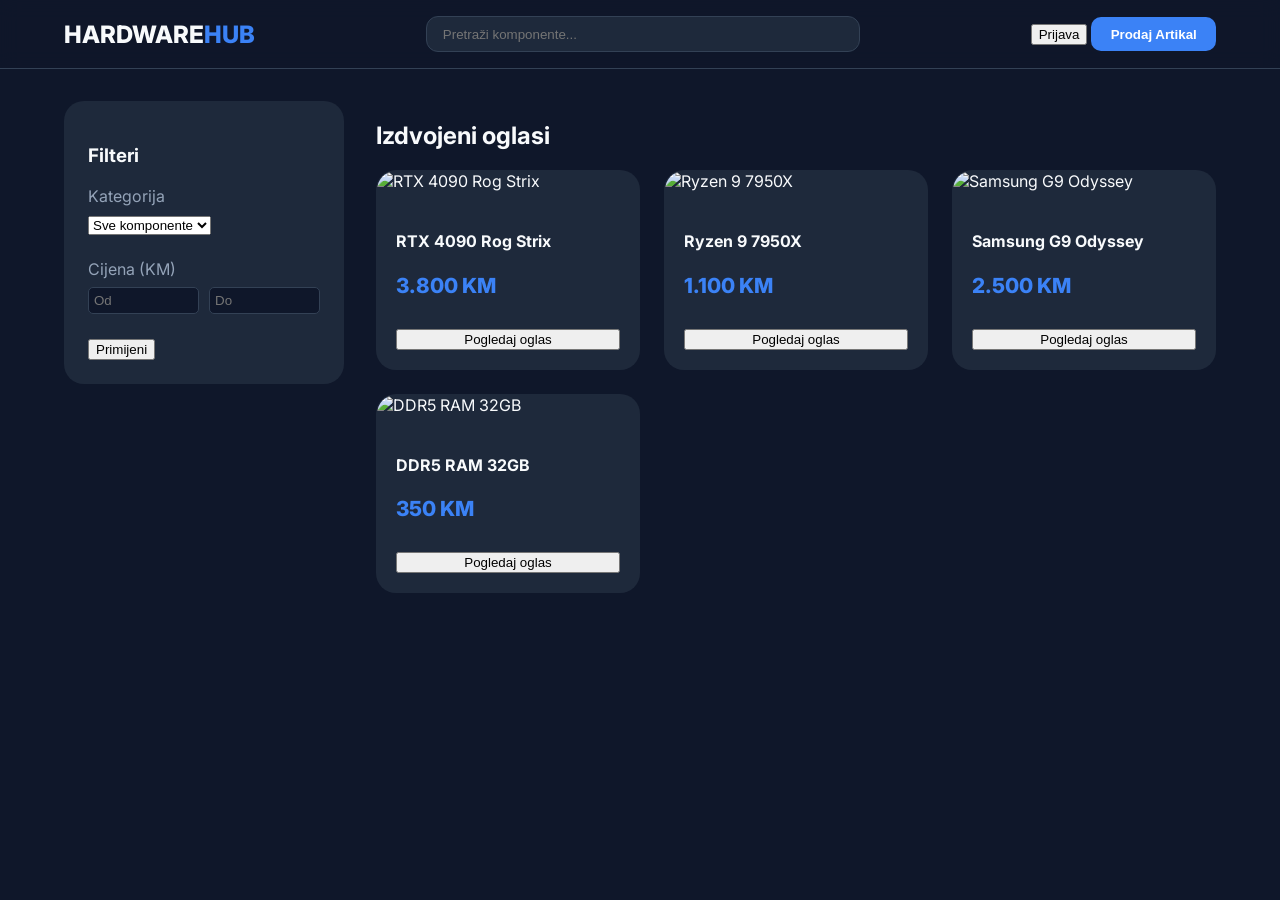
==== index.html @ 24696f9d "Add files via upload" ====
<!DOCTYPE html>
<html lang="bs">
<head>
    <meta charset="UTF-8">
    <meta name="viewport" content="width=device-width, initial-scale=1.0">
    <title>HardwareHub | Moderni Oglasnik</title>
    <link rel="stylesheet" href="style.css">
    <link href="https://fonts.googleapis.com/css2?family=Inter:wght@300;400;600;800&display=swap" rel="stylesheet">
</head>
<body>

    <nav class="navbar">
        <div class="logo">HARDWARE<span>HUB</span></div>
        <div class="search-bar">
            <input type="text" placeholder="Pretraži komponente...">
        </div>
        <div class="nav-actions">
            <button class="btn-login">Prijava</button>
            <button class="btn-sell">Prodaj Artikal</button>
        </div>
    </nav>

    <div class="container">
        <aside class="sidebar">
            <h3>Filteri</h3>
            <div class="filter-group">
                <label>Kategorija</label>
                <select>
                    <option>Sve komponente</option>
                    <option>Procesori</option>
                    <option>Grafičke kartice</option>
                    <option>RAM memorija</option>
                </select>
            </div>
            <div class="filter-group">
                <label>Cijena (KM)</label>
                <div class="price-inputs">
                    <input type="number" placeholder="Od">
                    <input type="number" placeholder="Do">
                </div>
            </div>
            <button class="btn-filter">Primijeni</button>
        </aside>

        <main class="feed">
            <div class="feed-header">
                <h2>Izdvojeni oglasi</h2>
            </div>
            <div class="product-grid" id="productGrid">
                </div>
        </main>
    </div>

    <script src="script.js"></script>
</body>
</html>
---- style.css ----
:root {
    --bg-color: #0f172a;
    --card-bg: #1e293b;
    --primary: #3b82f6;
    --text-main: #f8fafc;
    --text-dim: #94a3b8;
}

body {
    background-color: var(--bg-color);
    color: var(--text-main);
    font-family: 'Inter', sans-serif;
    margin: 0;
}

/* Navbar */
.navbar {
    display: flex;
    justify-content: space-between;
    align-items: center;
    padding: 1rem 5%;
    background: rgba(15, 23, 42, 0.8);
    backdrop-filter: blur(10px);
    border-bottom: 1px solid #334155;
    sticky: top;
}

.logo { font-size: 1.5rem; font-weight: 800; }
.logo span { color: var(--primary); }

.search-bar input {
    width: 400px;
    padding: 0.6rem 1rem;
    border-radius: 12px;
    border: 1px solid #334155;
    background: #1e293b;
    color: white;
}

/* Layout */
.container {
    display: grid;
    grid-template-columns: 280px 1fr;
    gap: 2rem;
    padding: 2rem 5%;
}

/* Sidebar */
.sidebar {
    background: var(--card-bg);
    padding: 1.5rem;
    border-radius: 20px;
    height: fit-content;
}

.filter-group { margin-bottom: 1.5rem; }
.filter-group label { display: block; margin-bottom: 0.5rem; color: var(--text-dim); }

.price-inputs { display: flex; gap: 10px; }
.price-inputs input { width: 50%; background: #0f172a; border: 1px solid #334155; color: white; padding: 5px; border-radius: 5px; }

/* Product Cards */
.product-grid {
    display: grid;
    grid-template-columns: repeat(auto-fill, minmax(250px, 1fr));
    gap: 1.5rem;
}

.card {
    background: var(--card-bg);
    border-radius: 20px;
    overflow: hidden;
    transition: transform 0.3s ease;
    border: 1px solid transparent;
}

.card:hover {
    transform: translateY(-10px);
    border-color: var(--primary);
}

.card img { width: 100%; height: 180px; object-fit: cover; }
.card-content { padding: 1.2rem; }
.price { font-size: 1.3rem; font-weight: 800; color: var(--primary); }
.btn-sell { background: var(--primary); color: white; border: none; padding: 0.6rem 1.2rem; border-radius: 10px; cursor: pointer; font-weight: 600; }
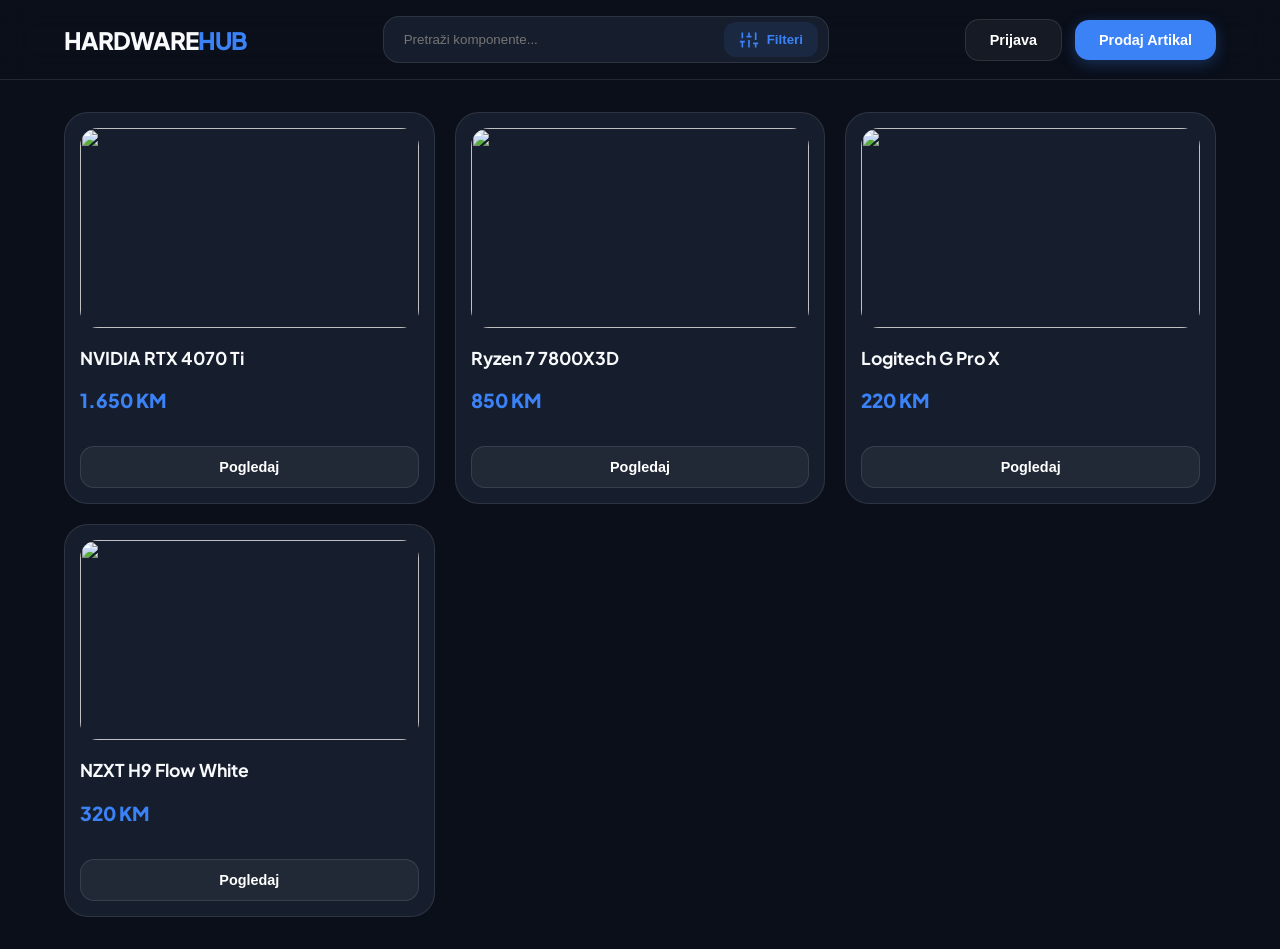
==== commit 8516ad55: "Add files via upload" ====
--- a/index.html
+++ b/index.html
@@ -3,49 +3,68 @@
 <head>
     <meta charset="UTF-8">
     <meta name="viewport" content="width=device-width, initial-scale=1.0">
-    <title>HardwareHub | Moderni Oglasnik</title>
+    <title>HardwareHub | Marketplace</title>
     <link rel="stylesheet" href="style.css">
-    <link href="https://fonts.googleapis.com/css2?family=Inter:wght@300;400;600;800&display=swap" rel="stylesheet">
+    <link href="https://fonts.googleapis.com/css2?family=Plus+Jakarta+Sans:wght@400;600;800&display=swap" rel="stylesheet">
 </head>
 <body>
 
     <nav class="navbar">
         <div class="logo">HARDWARE<span>HUB</span></div>
-        <div class="search-bar">
+        
+        <div class="search-wrapper">
             <input type="text" placeholder="Pretraži komponente...">
+            <button id="openFilters" class="btn-filter-icon">
+                <svg width="20" height="20" viewBox="0 0 24 24" fill="none" stroke="currentColor" stroke-width="2"><path d="M4 21v-7M4 10V3M12 21v-9M12 8V3M20 21v-5M20 12V3M1 14h6M9 8h6M17 16h6"/></svg>
+                Filteri
+            </button>
         </div>
+
         <div class="nav-actions">
-            <button class="btn-login">Prijava</button>
-            <button class="btn-sell">Prodaj Artikal</button>
+            <button class="btn-action secondary">Prijava</button>
+            <button class="btn-action primary">Prodaj Artikal</button>
         </div>
     </nav>
 
-    <div class="container">
-        <aside class="sidebar">
-            <h3>Filteri</h3>
-            <div class="filter-group">
-                <label>Kategorija</label>
-                <select>
-                    <option>Sve komponente</option>
-                    <option>Procesori</option>
-                    <option>Grafičke kartice</option>
-                    <option>RAM memorija</option>
-                </select>
+    <div id="filterModal" class="modal">
+        <div class="modal-content">
+            <div class="modal-header">
+                <h2>Filtriraj pretragu</h2>
+                <span id="closeFilters" class="close">&times;</span>
             </div>
-            <div class="filter-group">
-                <label>Cijena (KM)</label>
-                <div class="price-inputs">
-                    <input type="number" placeholder="Od">
-                    <input type="number" placeholder="Do">
+            <div class="modal-body">
+                <div class="filter-item">
+                    <label>Kategorija</label>
+                    <select>
+                        <option>Sve komponente</option>
+                        <option>Procesori (CPU)</option>
+                        <option>Grafičke kartice (GPU)</option>
+                        <option>Matične ploče</option>
+                    </select>
+                </div>
+                <div class="filter-item">
+                    <label>Cijena (KM)</label>
+                    <div class="range-inputs">
+                        <input type="number" placeholder="Min">
+                        <input type="number" placeholder="Max">
+                    </div>
+                </div>
+                <div class="filter-item">
+                    <label>Stanje</label>
+                    <div class="checkbox-group">
+                        <label><input type="checkbox"> Novo</label>
+                        <label><input type="checkbox"> Polovno</label>
+                    </div>
                 </div>
             </div>
-            <button class="btn-filter">Primijeni</button>
-        </aside>
+            <div class="modal-footer">
+                <button class="btn-action primary full-width">Primijeni filtere</button>
+            </div>
+        </div>
+    </div>
 
+    <div class="container">
         <main class="feed">
-            <div class="feed-header">
-                <h2>Izdvojeni oglasi</h2>
-            </div>
             <div class="product-grid" id="productGrid">
                 </div>
         </main>
--- a/style.css
+++ b/style.css
@@ -1,15 +1,15 @@
 :root {
-    --bg-color: #0f172a;
-    --card-bg: #1e293b;
-    --primary: #3b82f6;
-    --text-main: #f8fafc;
-    --text-dim: #94a3b8;
+    --bg: #0b0f1a;
+    --card: #161e2d;
+    --accent: #3b82f6;
+    --text: #f8fafc;
+    --border: rgba(255, 255, 255, 0.1);
 }
 
 body {
-    background-color: var(--bg-color);
-    color: var(--text-main);
-    font-family: 'Inter', sans-serif;
+    background-color: var(--bg);
+    color: var(--text);
+    font-family: 'Plus Jakarta Sans', sans-serif;
     margin: 0;
 }
 
@@ -19,67 +19,117 @@
     justify-content: space-between;
     align-items: center;
     padding: 1rem 5%;
-    background: rgba(15, 23, 42, 0.8);
-    backdrop-filter: blur(10px);
-    border-bottom: 1px solid #334155;
-    sticky: top;
+    background: rgba(11, 15, 26, 0.8);
+    backdrop-filter: blur(15px);
+    border-bottom: 1px solid var(--border);
+    position: sticky;
+    top: 0; z-index: 100;
 }
 
-.logo { font-size: 1.5rem; font-weight: 800; }
-.logo span { color: var(--primary); }
+.logo { font-size: 1.5rem; font-weight: 800; letter-spacing: -1px; }
+.logo span { color: var(--accent); }
 
-.search-bar input {
-    width: 400px;
-    padding: 0.6rem 1rem;
-    border-radius: 12px;
-    border: 1px solid #334155;
-    background: #1e293b;
-    color: white;
+/* Search & Filter Trigger */
+.search-wrapper {
+    display: flex;
+    gap: 10px;
+    background: var(--card);
+    padding: 5px 10px;
+    border-radius: 16px;
+    border: 1px solid var(--border);
 }
 
-/* Layout */
-.container {
-    display: grid;
-    grid-template-columns: 280px 1fr;
-    gap: 2rem;
-    padding: 2rem 5%;
+.search-wrapper input {
+    background: none; border: none; color: white; padding: 10px; width: 300px; outline: none;
 }
 
-/* Sidebar */
-.sidebar {
-    background: var(--card-bg);
-    padding: 1.5rem;
-    border-radius: 20px;
-    height: fit-content;
+.btn-filter-icon {
+    background: rgba(59, 130, 246, 0.1);
+    color: var(--accent);
+    border: none;
+    border-radius: 12px;
+    padding: 0 15px;
+    cursor: pointer;
+    display: flex;
+    align-items: center;
+    gap: 8px;
+    font-weight: 600;
 }
 
-.filter-group { margin-bottom: 1.5rem; }
-.filter-group label { display: block; margin-bottom: 0.5rem; color: var(--text-dim); }
+/* Unificirani Gumbi */
+.btn-action {
+    padding: 12px 24px;
+    border-radius: 14px;
+    font-weight: 700;
+    cursor: pointer;
+    transition: all 0.3s ease;
+    border: none;
+    font-size: 0.9rem;
+}
 
-.price-inputs { display: flex; gap: 10px; }
-.price-inputs input { width: 50%; background: #0f172a; border: 1px solid #334155; color: white; padding: 5px; border-radius: 5px; }
+.primary { background: var(--accent); color: white; box-shadow: 0 4px 15px rgba(59, 130, 246, 0.3); }
+.primary:hover { transform: translateY(-2px); filter: brightness(1.1); }
 
-/* Product Cards */
+.secondary { background: rgba(255, 255, 255, 0.05); color: white; border: 1px solid var(--border); margin-right: 10px; }
+.secondary:hover { background: rgba(255, 255, 255, 0.1); }
+
+/* MODAL (POPUP) DIZAJN */
+.modal {
+    display: none;
+    position: fixed;
+    z-index: 1000;
+    left: 0; top: 0;
+    width: 100%; height: 100%;
+    background-color: rgba(0, 0, 0, 0.7);
+    backdrop-filter: blur(5px);
+}
+
+.modal-content {
+    background-color: var(--card);
+    margin: 10% auto;
+    padding: 30px;
+    width: 400px;
+    border-radius: 24px;
+    border: 1px solid var(--border);
+    animation: slideUp 0.3s ease-out;
+}
+
+@keyframes slideUp {
+    from { transform: translateY(50px); opacity: 0; }
+    to { transform: translateY(0); opacity: 1; }
+}
+
+.modal-header { display: flex; justify-content: space-between; align-items: center; margin-bottom: 20px; }
+.close { font-size: 28px; cursor: pointer; color: var(--text-dim); }
+
+.filter-item { margin-bottom: 20px; }
+.filter-item label { display: block; margin-bottom: 8px; font-weight: 600; color: #94a3b8; }
+
+.filter-item select, .range-inputs input {
+    width: 100%; padding: 12px; background: var(--bg); border: 1px solid var(--border);
+    border-radius: 10px; color: white; outline: none;
+}
+
+.range-inputs { display: flex; gap: 10px; }
+.full-width { width: 100%; margin-top: 10px; }
+
+/* Product Grid */
+.container { padding: 2rem 5%; }
 .product-grid {
     display: grid;
-    grid-template-columns: repeat(auto-fill, minmax(250px, 1fr));
-    gap: 1.5rem;
+    grid-template-columns: repeat(auto-fill, minmax(280px, 1fr));
+    gap: 20px;
 }
 
 .card {
-    background: var(--card-bg);
-    border-radius: 20px;
-    overflow: hidden;
-    transition: transform 0.3s ease;
-    border: 1px solid transparent;
+    background: var(--card);
+    border-radius: 24px;
+    padding: 15px;
+    border: 1px solid var(--border);
+    transition: 0.3s;
 }
 
-.card:hover {
-    transform: translateY(-10px);
-    border-color: var(--primary);
-}
-
-.card img { width: 100%; height: 180px; object-fit: cover; }
-.card-content { padding: 1.2rem; }
-.price { font-size: 1.3rem; font-weight: 800; color: var(--primary); }
-.btn-sell { background: var(--primary); color: white; border: none; padding: 0.6rem 1.2rem; border-radius: 10px; cursor: pointer; font-weight: 600; }+.card:hover { border-color: var(--accent); transform: scale(1.02); }
+.card img { width: 100%; border-radius: 18px; height: 200px; object-fit: cover; }
+.card h4 { margin: 15px 0 5px 0; font-size: 1.1rem; }
+.price { color: var(--accent); font-weight: 800; font-size: 1.2rem; }
